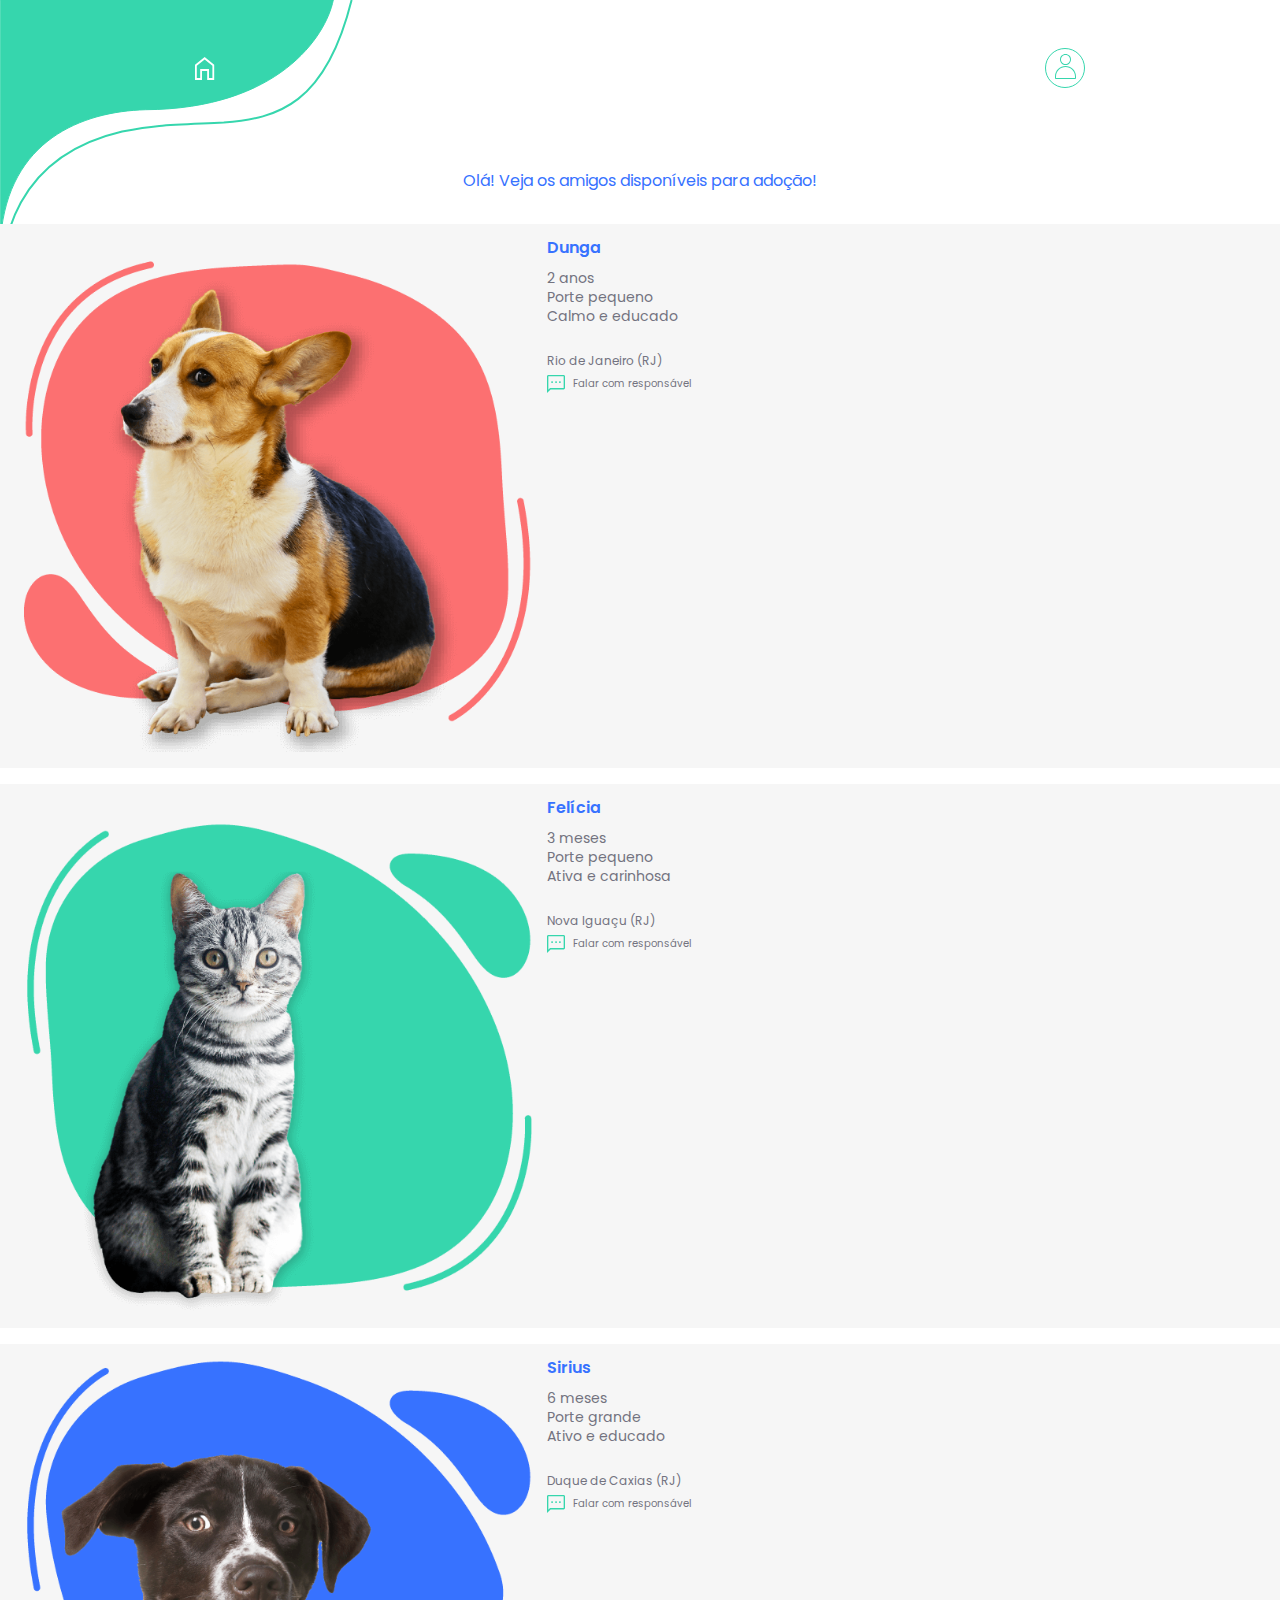
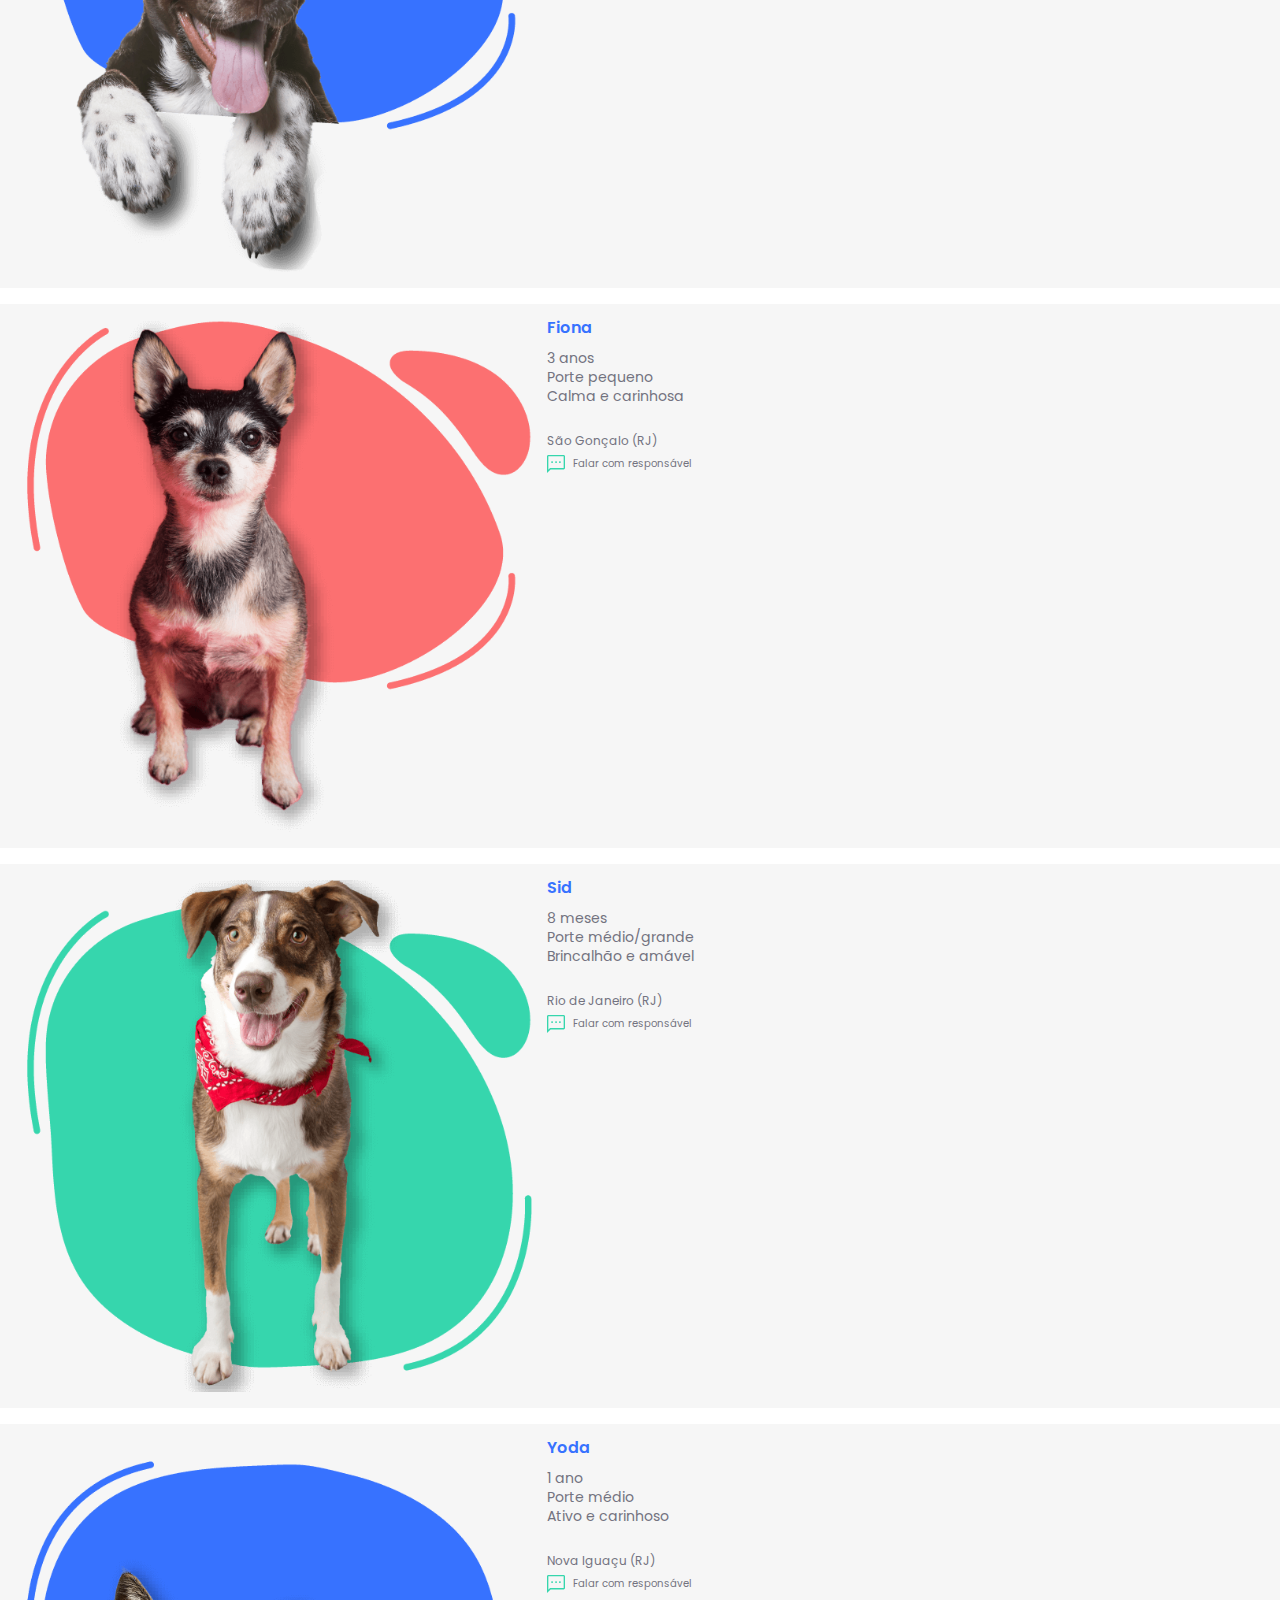
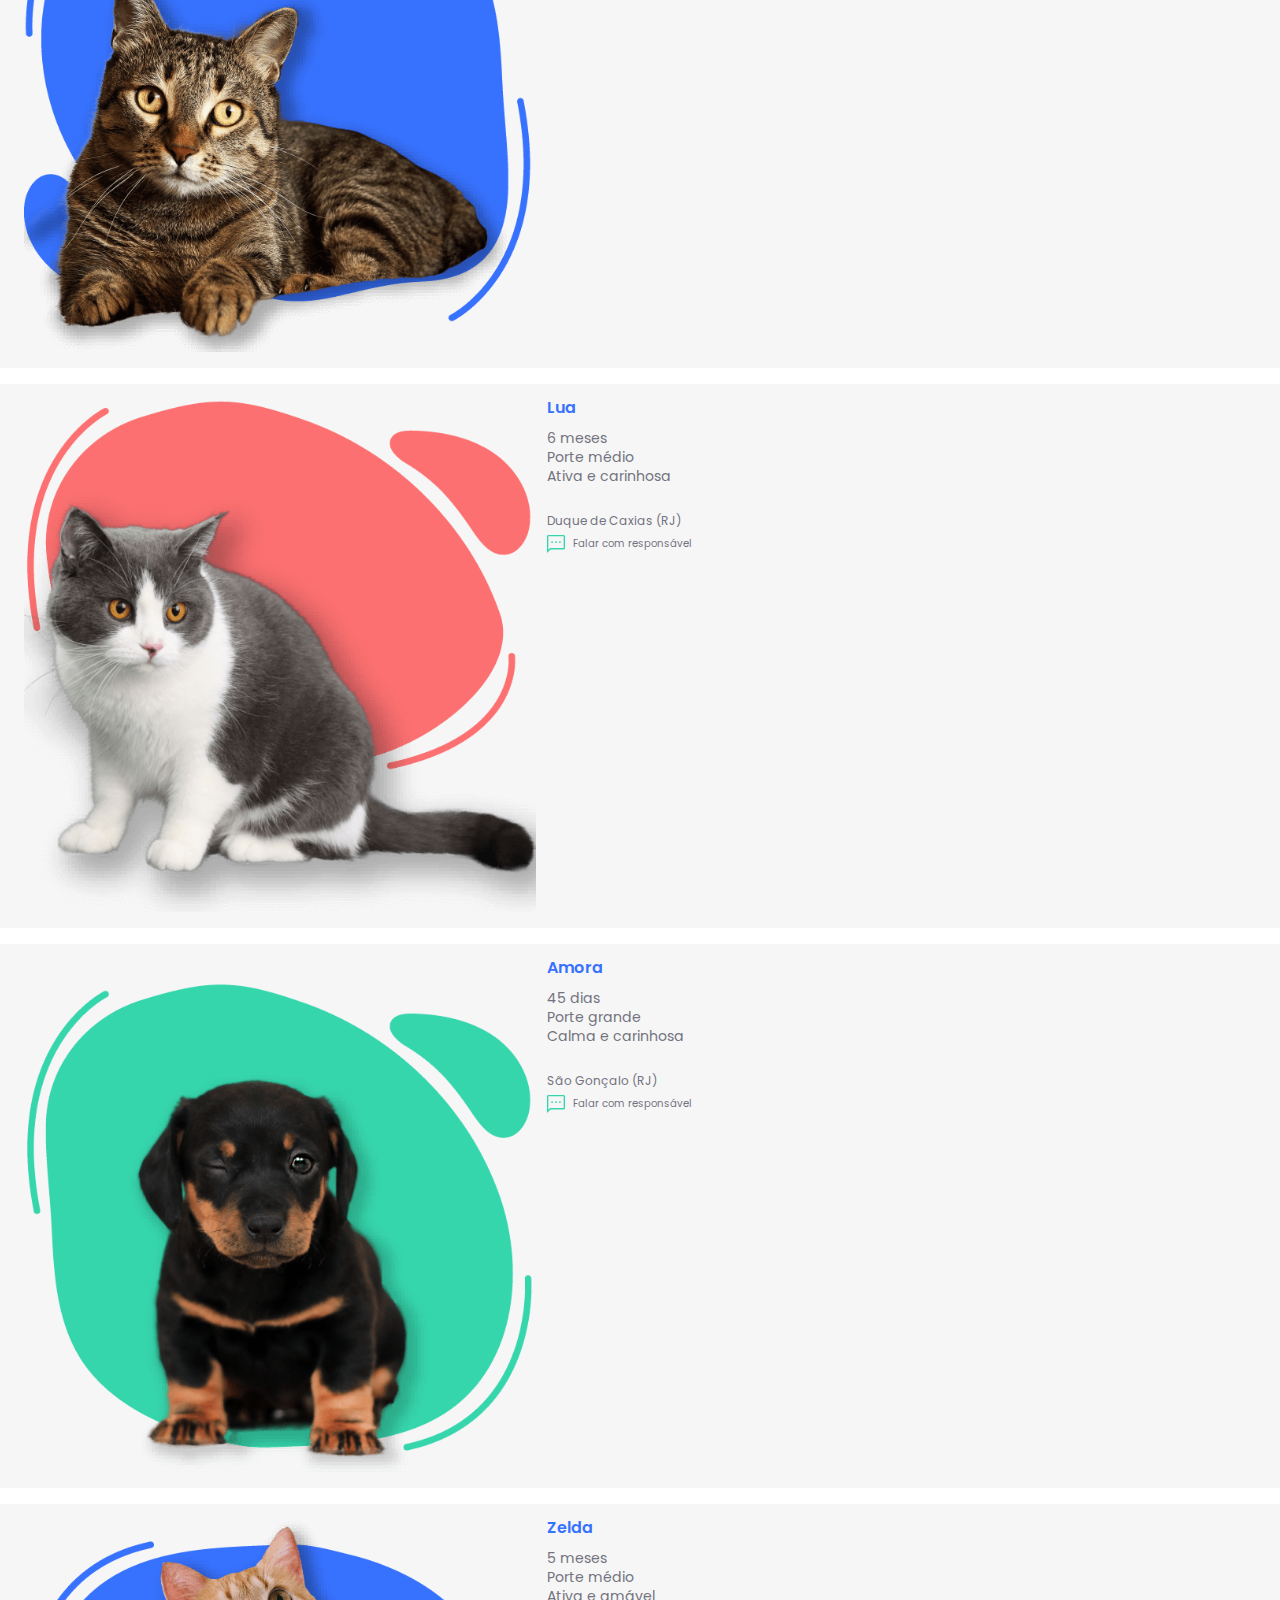
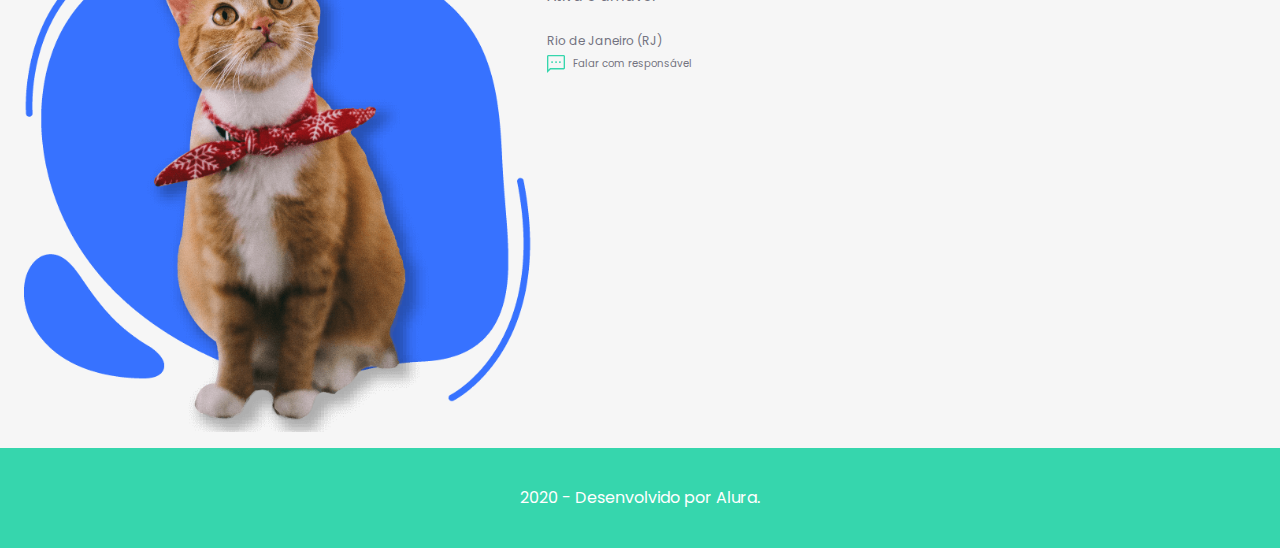
==== assets/pages/animais.html @ 6bc057b4 "implementação do icone de perfil" ====
<!DOCTYPE html>
<html lang="pt-br">
<head>
    <meta charset="UTF-8">
    <meta http-equiv="X-UA-Compatible" content="IE=edge">
    <meta name="viewport" content="width=device-width, initial-scale=1.0">
    <title>Adopet | Animais para adoção</title>
        <link rel="icon" href="../img/icon.png">
        <link rel="preconnect" href="https://fonts.googleapis.com">
        <link rel="preconnect" href="https://fonts.gstatic.com" crossorigin>
        <link rel="stylesheet" href="https://fonts.googleapis.com/css2?family=Poppins:wght@400;500;600&display=swap">
        <link rel="stylesheet" href="../css/base/base.css">
        <link rel="stylesheet" href="../css/base/formas.css">
        <link rel="stylesheet" href="../css/cabecalho.css">
        <link rel="stylesheet" href="../css/rodape.css">
        <link rel="stylesheet" href="../css/main.css">
        <link rel="stylesheet" href="../css/titulo.css">
        <link rel="stylesheet" href="../css/botao.css">
        <link rel="stylesheet" href="../css/logo.css">
        <link rel="stylesheet" href="../css/texto.css">
        <link rel="stylesheet" href="../css/dados.css">
</head>
<body>
    <img src="../img/Forma 1.svg" class="forma1">

    <header class="cabecalho">

        <a href="../../index.html"><img src="../img/icons/Casa.svg" alt="pagina inicial"></a>
        <a href="#"><img src="../img/icons/Mensagens.svg" alt="caixa de Mensagens"></a>
        <a href="#" class="usuario"><img src="../img/icons/Usuário.svg" alt="Perfil de Usuario"></a>
    </header>
    <main class="container animais">
        <p class="texto adocao">Olá! Veja os amigos disponíveis para adoção!</p>
        <ul class="lista">
            <li class="animal">
                <img src="../img/animais/Dunga.svg" class="pet">
                <div class="dados">
                    <h2 class="nome">Dunga</h2>
                    <p class="informacoes">2 anos<br>
                        Porte pequeno<br>
                        Calmo e educado<br></p>
                    <h3 class="endereco">Rio de Janeiro (RJ)</h3>
                    <a href="#" class="responsavel"><img src="../img/icons/mensagem.svg">Falar com responsável</a>
                </div>
            </li>
            <li class="animal">
                <img src="../img/animais/Felícia.svg" class="pet">
                <div class="dados">
                    <h2 class="nome">Felícia</h2>
                    <p class="informacoes">3 meses<br>
                        Porte pequeno<br>
                        Ativa e carinhosa<br></p>
                    <h3 class="endereco">Nova Iguaçu (RJ)</h3>
                    <a href="#" class="responsavel"><img src="../img/icons/mensagem.svg">Falar com responsável</a>
                </div>
            </li>
            <li class="animal">
                <img src="../img/animais/sirius.svg" class="pet">
                <div class="dados">
                    <h2 class="nome">Sirius</h2>
                    <p class="informacoes">6 meses<br>
                        Porte grande<br>
                        Ativo e educado<br></p>
                    <h3 class="endereco">Duque de Caxias (RJ)</h3>
                    <a href="#" class="responsavel"><img src="../img/icons/mensagem.svg">Falar com responsável</a>
                </div>
            </li>
            <li class="animal">
                <img src="../img/animais/Fiona.svg" class="pet">
                <div class="dados">
                    <h2 class="nome">Fiona</h2>
                    <p class="informacoes">3 anos<br>
                        Porte pequeno<br>
                        Calma e carinhosa<br></p>
                    <h3 class="endereco">São Gonçalo (RJ)</h3>
                    <a href="#" class="responsavel"><img src="../img/icons/mensagem.svg">Falar com responsável</a>
                </div>
            </li>
            <li class="animal">
                <img src="../img/animais/Sid.svg" class="pet">
                    <div class="dados">
                    <h2 class="nome">Sid</h2>
                    <p class="informacoes">8 meses<br>
                        Porte médio/grande<br>
                        Brincalhão e amável<br></p>
                    <h3 class="endereco">Rio de Janeiro (RJ)</h3>
                    <a href="#" class="responsavel"><img src="../img/icons/mensagem.svg">Falar com responsável</a>
                </div>
            </li>
            <li class="animal">
                <img src="../img/animais/Yoda.svg" class="pet">
                    <div class="dados">
                    <h2 class="nome">Yoda</h2>
                    <p class="informacoes">1 ano<br>
                        Porte médio<br>
                        Ativo e carinhoso<br></p>
                    <h3 class="endereco">Nova Iguaçu (RJ)</h3>
                    <a href="#" class="responsavel"><img src="../img/icons/mensagem.svg">Falar com responsável</a>
                </div>
            </li>
            <li class="animal">
                <img src="../img/animais/Lua.svg" class="pet">
                    <div class="dados">
                    <h2 class="nome">Lua</h2>
                    <p class="informacoes">6 meses<br>
                        Porte médio<br>
                        Ativa e carinhosa<br></p>
                    <h3 class="endereco">Duque de Caxias (RJ)</h3>
                    <a href="#" class="responsavel"><img src="../img/icons/mensagem.svg">Falar com responsável</a>
                </div>
            </li>
            <li class="animal">
                <img src="../img/animais/Amora.svg" class="pet">
                <div class="dados">
                    <h2 class="nome">Amora</h2>
                    <p class="informacoes">45 dias<br>
                        Porte grande<br>
                        Calma e carinhosa<br></p>
                    <h3 class="endereco">São Gonçalo (RJ)</h3>
                    <a href="#" class="responsavel"><img src="../img/icons/mensagem.svg">Falar com responsável</a>
                </div>
            </li>
            <li class="animal">
                <img src="../img/animais/Zelda.svg" class="pet">
                <div class="dados">
                    <h2 class="nome">Zelda</h2>
                    <p class="informacoes">5 meses<br>
                        Porte médio<br>
                        Ativa e amável<br></p>
                    <h3 class="endereco">Rio de Janeiro (RJ)</h3>
                    <a href="#" class="responsavel"><img src="../img/icons/mensagem.svg">Falar com responsável</a>
                </div>
            </li>
            

        </ul>

    </main>
    <footer class="rodape">

        <p>2020 - Desenvolvido por Alura.</p>

    </footer>
</body>
</html>
---- assets/css/base/base.css ----
@import url(./_reset.css);
@import url(./_variaveis.css);
@import url(./_input.css);
@import url(./_label.css);
@import url(./_animais.css);
@import url(./_lista.css);

body{
    height: 100%;
    background-color: var(--branco);
    font-family: var(--fonte-familia);
}
---- assets/css/base/formas.css ----
.forma1{
    position: absolute;
    left: 0;
    top: 0;
    z-index: -1;
}

.forma2{
    position: absolute;
    right: 0;
    top: 30%;
    z-index: -1;
}

.patas{
    position: absolute;
    top: 0;
    right: 0;
}

.invertido{
    transform: scaleX(-1);
    left: 0;
    top: 80%;
    right: none;
}

.ilustracao{
    display: block;
    margin-left: auto;
    margin-right: auto;
    margin-bottom: -20px;
    z-index: -1;
}

.pet{
    margin-left: 1.5rem;
    margin-right: 0.7rem;
    width: 40%;
}
---- assets/css/cabecalho.css ----
.cabecalho{
    align-items: center;
    display: flex;
    justify-content: space-around;
    padding-top: 3rem;
    width: 100%;
}

.usuario{
    padding-left: 1.7rem;
}
---- assets/css/rodape.css ----
.rodape{
    align-items: center;
    background-color: var(--verde);
    bottom: 0;
    color: var(--branco);
    display: flex;
    flex-shrink: 0;
    font-weight: var(--fonte-peso-comum);
    font-size: 16px;
    height: 100px;
    justify-content: center;
    position: relative;
    width: 100%;
}
---- assets/css/main.css ----
.container{
    align-items: center;
    display: flex;
    flex-direction: column;   
    flex: 1 0 auto;
    min-height: calc(100vh + 100px);
}

.cadastro{
    margin-bottom: 7rem;
}

.login{
    margin-bottom: 11rem;
}

.animais{
    margin-top: 4rem;
}
---- assets/css/titulo.css ----
.titulo{
    color: var(--branco);
    font-weight: 500;
    font-size: 1.63rem;
    margin: 1rem;

}
---- assets/css/botao.css ----
.botao{
    align-items: center;
    background-color: var(--coral);
    border: none;
    border-radius: 6px;
    box-shadow: 2px 2px 4px #00000040;
    color: var(--branco);
    font-weight: 600;
    margin: 0.5rem;
    padding: 0.75rem;
    text-align: center;
    width: 40%;
   
}

.botao:hover{
    background-color: #FF9D9E;
}

.inicial{
    width: 60%;
}

.botoes{
    text-align: center;
}

.link{
    display: flex;
    justify-content: center;
    width: 100%;
}
---- assets/css/logo.css ----
.logo{
    margin: 3rem 1rem 1rem 1rem;
    width: 70%;
    padding-top: 10%;
}

.secundaria{
    width: 50%;
}
---- assets/css/texto.css ----
.texto{
    color: var(--azul);
    font-weight: var(--fonte-peso-comum);
    margin: 1rem;
    text-align: center;
    width: 90%;
}

.inicial{
    color: var(--branco);
    width: 70%;
}

.forgot{
    color: var(--coral);
    text-decoration: underline;
    font-size: 0.8rem;
    font-weight: 400;
    padding: 0.5rem;
    margin-bottom: 1rem;
}

.adocao{
    width: 70%;
    line-height: 1.3rem;
}

.nome{
    color: var(--azul);
    font-weight: 600;
}

.informacoes{
    color: var(--cinza);
    font-size: 0.88rem;
    line-height: 1.2rem;
    margin-bottom: 1.8rem;
    margin-top: 0.8rem;
}

.endereco{
    color: var(--cinza);
    font-size: 0.75rem;
    margin-bottom: 0.5rem;
}

.responsavel{
    align-items: center;
    color: var(--cinza);
    display: flex;
    font-size: 0.63rem;
}

.responsavel img{
    margin-right: 0.5rem;
}

.responsavel:active, .responsavel:hover{
    color: var(--verde);
}
---- assets/css/dados.css ----
.dados{
    display: flex;
    flex-direction: column;
}
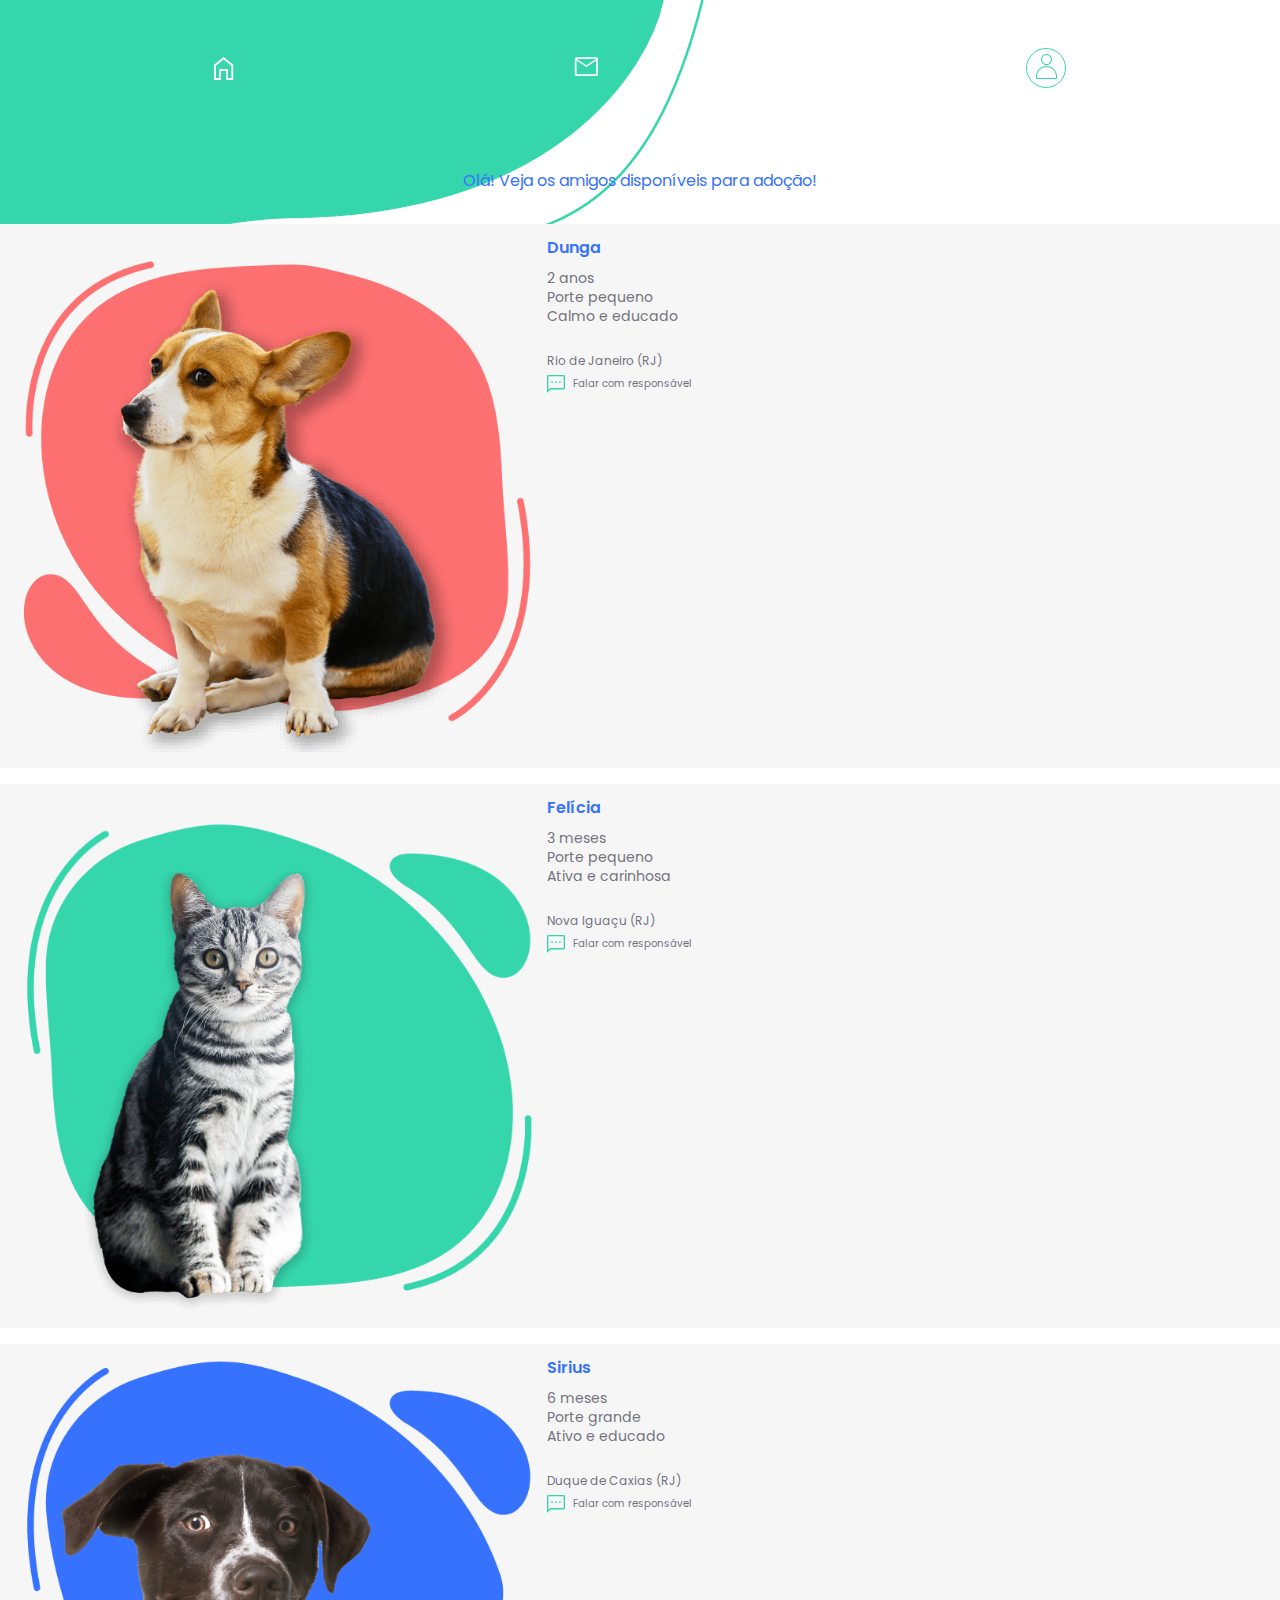
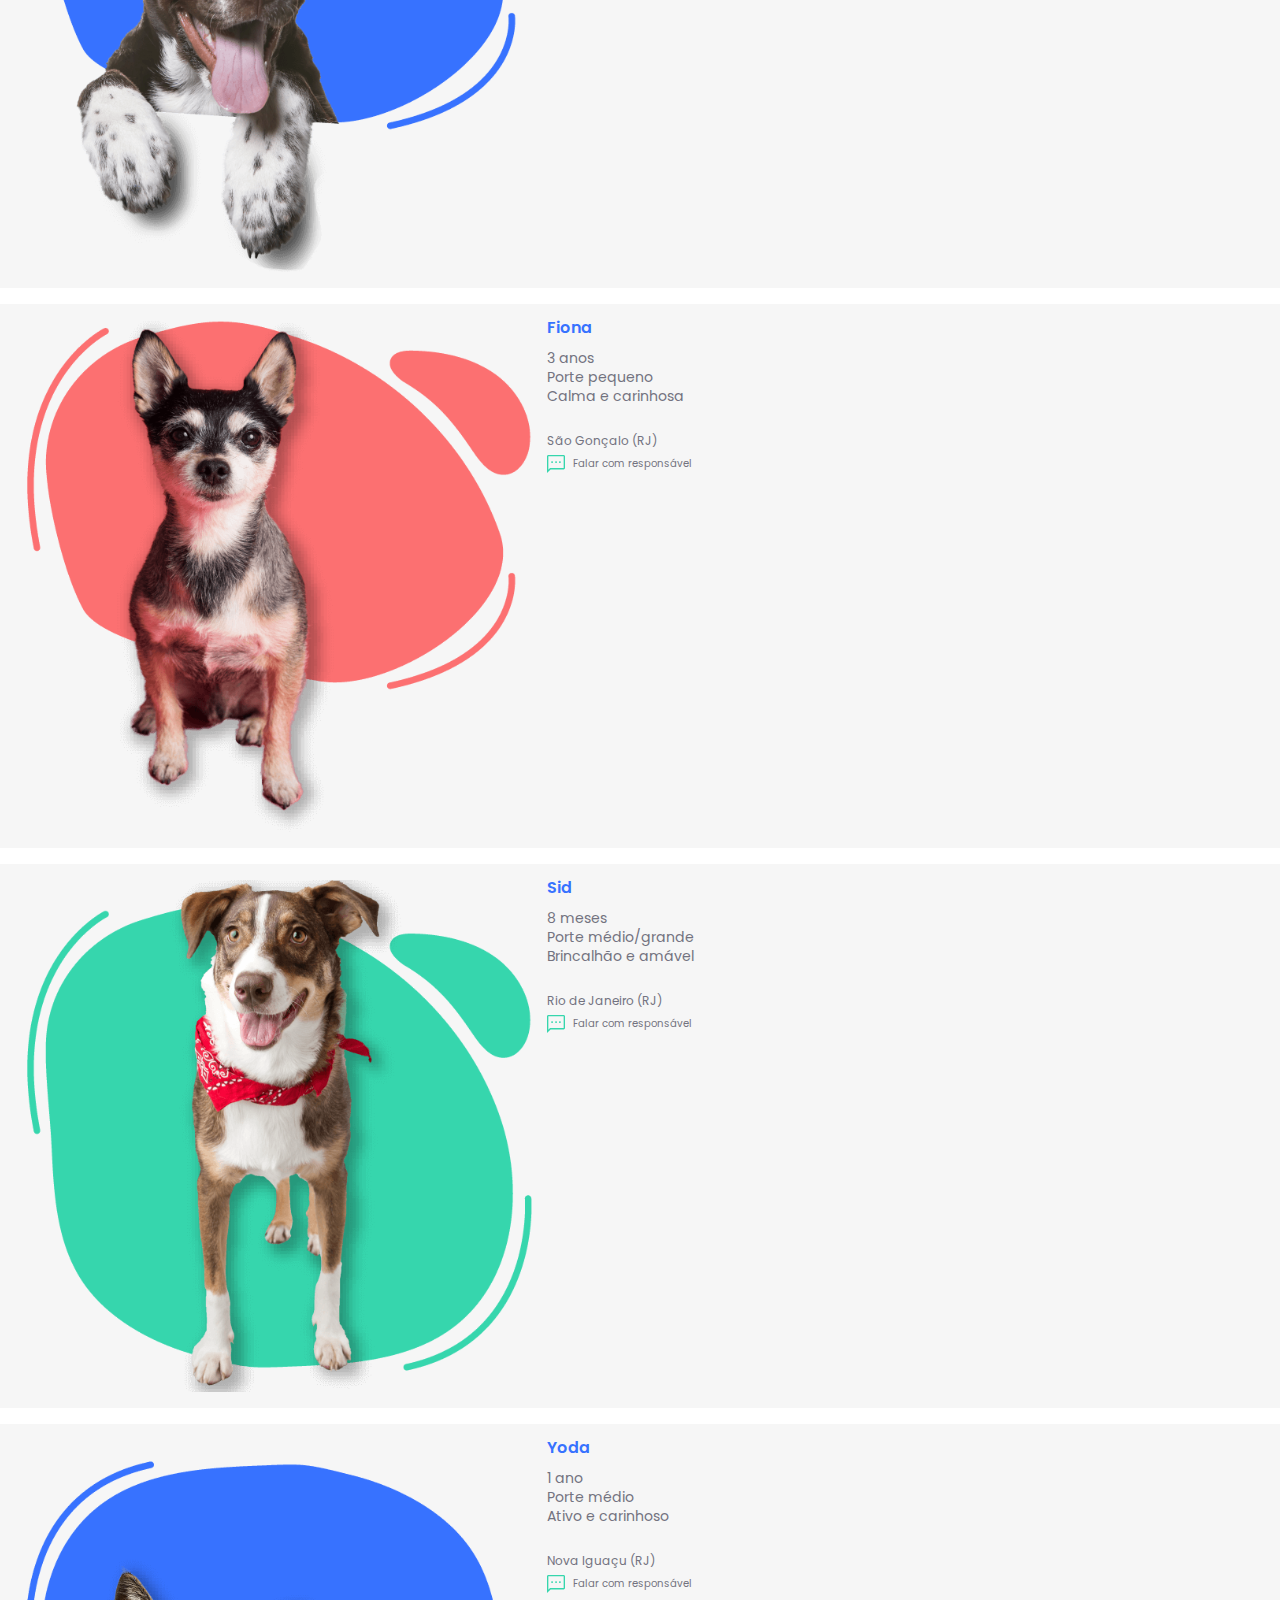
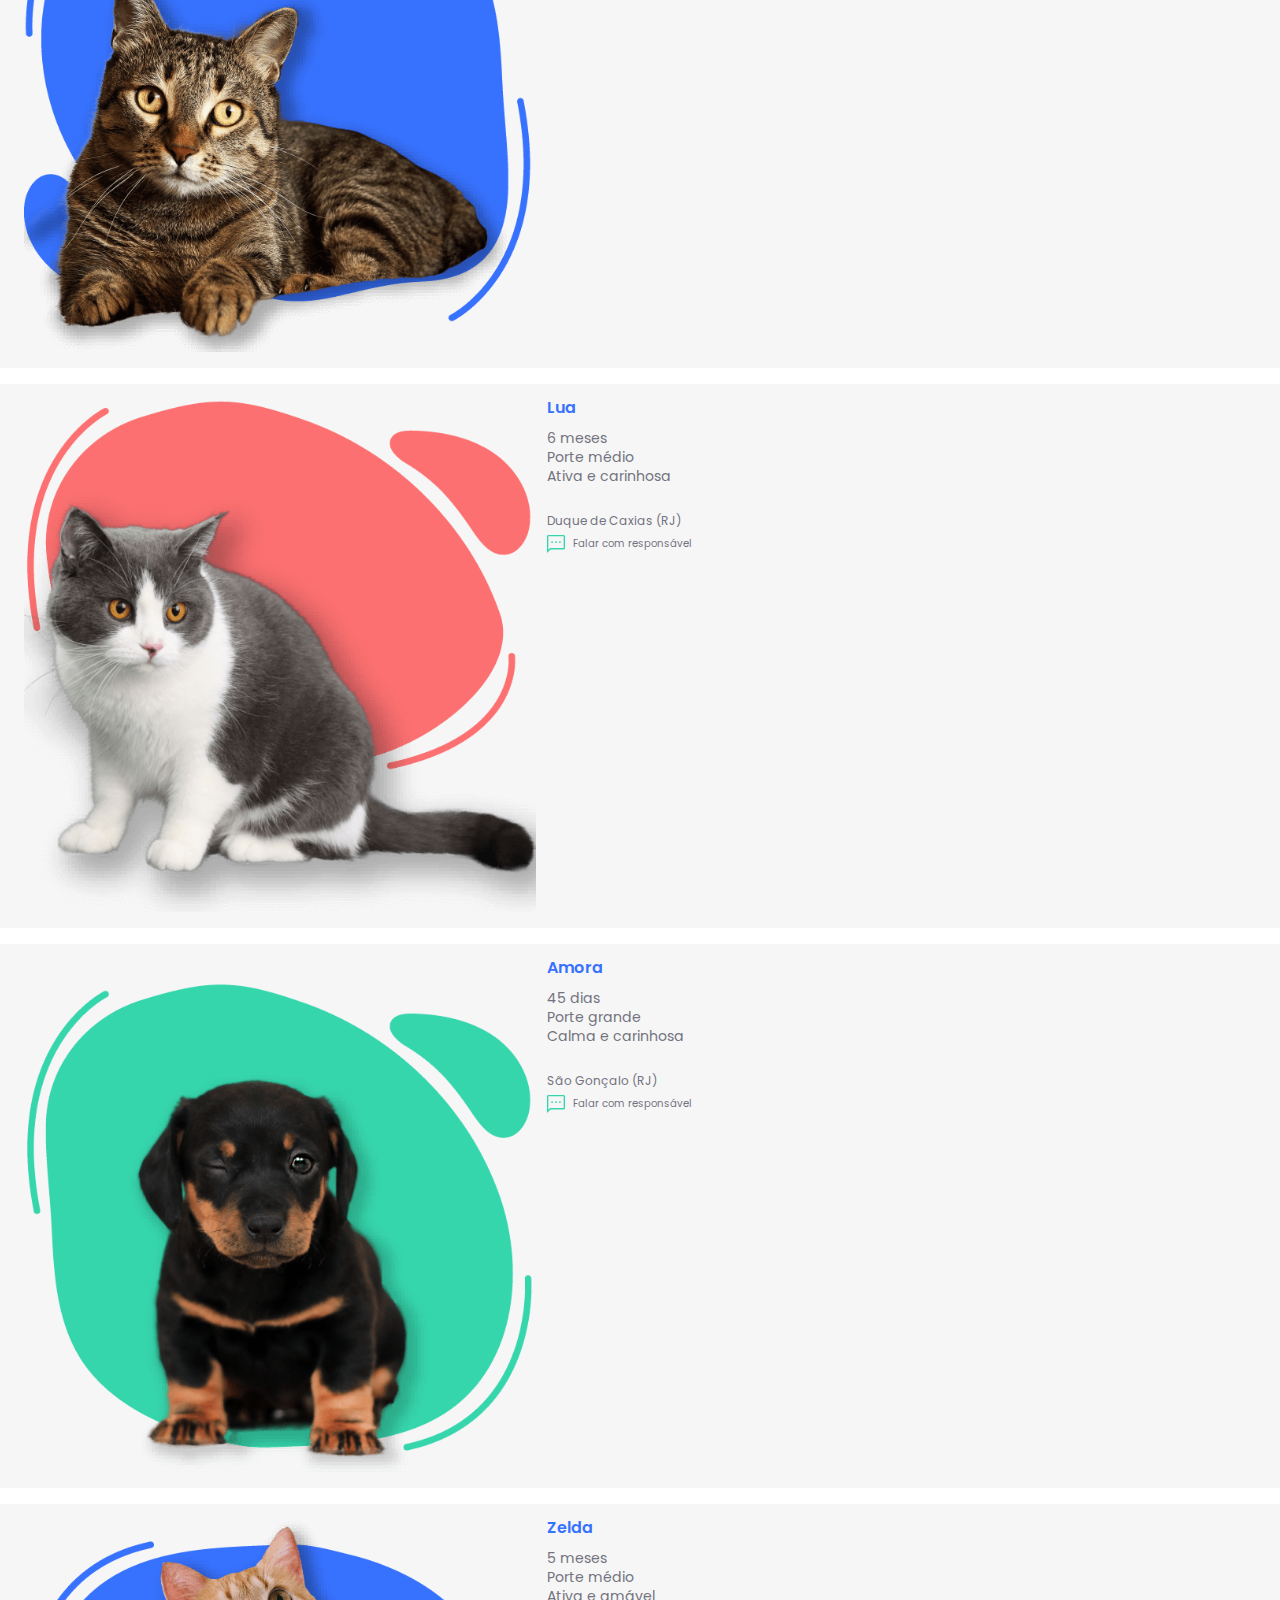
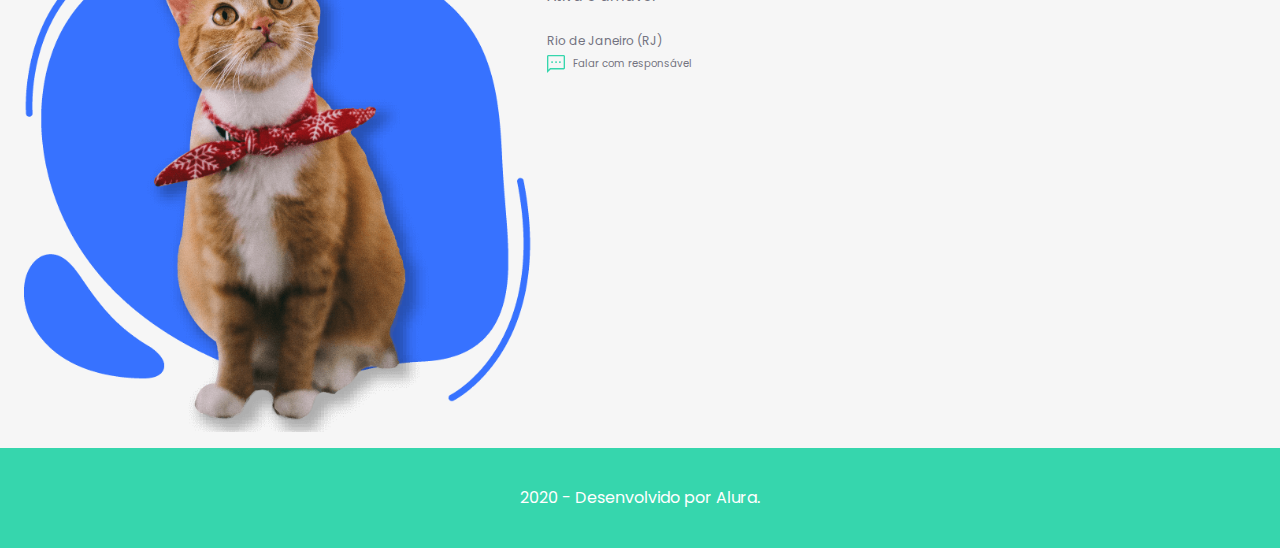
==== commit c0607930: "header atualizado" ====
--- a/assets/pages/animais.html
+++ b/assets/pages/animais.html
@@ -24,10 +24,11 @@
     <img src="../img/Forma 1.svg" class="forma1">
 
     <header class="cabecalho">
-
-        <a href="../../index.html"><img src="../img/icons/Casa.svg" alt="pagina inicial"></a>
-        <a href="#"><img src="../img/icons/Mensagens.svg" alt="caixa de Mensagens"></a>
-        <a href="#" class="usuario"><img src="../img/icons/Usuário.svg" alt="Perfil de Usuario"></a>
+        <div class="cabecalho--links cabecalho--login">        
+            <a href="../../index.html"><img src="../img/icons/Casa.svg" alt="pagina inicial"></a>
+            <a href="./mensagem.html"><img src="../img/icons/Mensagens.svg" alt="caixa de Mensagens"></a>
+        </div>
+        <a href="./perfil.html" class="usuario"><img src="../img/icons/Usuário.svg" alt="Perfil de Usuario"></a>
     </header>
     <main class="container animais">
         <p class="texto adocao">Olá! Veja os amigos disponíveis para adoção!</p>
@@ -40,7 +41,7 @@
                         Porte pequeno<br>
                         Calmo e educado<br></p>
                     <h3 class="endereco">Rio de Janeiro (RJ)</h3>
-                    <a href="#" class="responsavel"><img src="../img/icons/mensagem.svg">Falar com responsável</a>
+                    <a href="./mensagem.html" class="responsavel"><img src="../img/icons/mensagem.svg">Falar com responsável</a>
                 </div>
             </li>
             <li class="animal">
@@ -51,7 +52,7 @@
                         Porte pequeno<br>
                         Ativa e carinhosa<br></p>
                     <h3 class="endereco">Nova Iguaçu (RJ)</h3>
-                    <a href="#" class="responsavel"><img src="../img/icons/mensagem.svg">Falar com responsável</a>
+                    <a href="./mensagem.html" class="responsavel"><img src="../img/icons/mensagem.svg">Falar com responsável</a>
                 </div>
             </li>
             <li class="animal">
@@ -62,7 +63,7 @@
                         Porte grande<br>
                         Ativo e educado<br></p>
                     <h3 class="endereco">Duque de Caxias (RJ)</h3>
-                    <a href="#" class="responsavel"><img src="../img/icons/mensagem.svg">Falar com responsável</a>
+                    <a href="./mensagem.html" class="responsavel"><img src="../img/icons/mensagem.svg">Falar com responsável</a>
                 </div>
             </li>
             <li class="animal">
@@ -73,7 +74,7 @@
                         Porte pequeno<br>
                         Calma e carinhosa<br></p>
                     <h3 class="endereco">São Gonçalo (RJ)</h3>
-                    <a href="#" class="responsavel"><img src="../img/icons/mensagem.svg">Falar com responsável</a>
+                    <a href="./mensagem.html" class="responsavel"><img src="../img/icons/mensagem.svg">Falar com responsável</a>
                 </div>
             </li>
             <li class="animal">
@@ -84,7 +85,7 @@
                         Porte médio/grande<br>
                         Brincalhão e amável<br></p>
                     <h3 class="endereco">Rio de Janeiro (RJ)</h3>
-                    <a href="#" class="responsavel"><img src="../img/icons/mensagem.svg">Falar com responsável</a>
+                    <a href="./mensagem.html" class="responsavel"><img src="../img/icons/mensagem.svg">Falar com responsável</a>
                 </div>
             </li>
             <li class="animal">
@@ -95,7 +96,7 @@
                         Porte médio<br>
                         Ativo e carinhoso<br></p>
                     <h3 class="endereco">Nova Iguaçu (RJ)</h3>
-                    <a href="#" class="responsavel"><img src="../img/icons/mensagem.svg">Falar com responsável</a>
+                    <a href="./mensagem.html" class="responsavel"><img src="../img/icons/mensagem.svg">Falar com responsável</a>
                 </div>
             </li>
             <li class="animal">
@@ -106,7 +107,7 @@
                         Porte médio<br>
                         Ativa e carinhosa<br></p>
                     <h3 class="endereco">Duque de Caxias (RJ)</h3>
-                    <a href="#" class="responsavel"><img src="../img/icons/mensagem.svg">Falar com responsável</a>
+                    <a href="./mensagem.html" class="responsavel"><img src="../img/icons/mensagem.svg">Falar com responsável</a>
                 </div>
             </li>
             <li class="animal">
@@ -117,7 +118,7 @@
                         Porte grande<br>
                         Calma e carinhosa<br></p>
                     <h3 class="endereco">São Gonçalo (RJ)</h3>
-                    <a href="#" class="responsavel"><img src="../img/icons/mensagem.svg">Falar com responsável</a>
+                    <a href="./mensagem.html" class="responsavel"><img src="../img/icons/mensagem.svg">Falar com responsável</a>
                 </div>
             </li>
             <li class="animal">
@@ -128,7 +129,7 @@
                         Porte médio<br>
                         Ativa e amável<br></p>
                     <h3 class="endereco">Rio de Janeiro (RJ)</h3>
-                    <a href="#" class="responsavel"><img src="../img/icons/mensagem.svg">Falar com responsável</a>
+                    <a href="./mensagem.html" class="responsavel"><img src="../img/icons/mensagem.svg">Falar com responsável</a>
                 </div>
             </li>
             
--- a/assets/css/base/base.css
+++ b/assets/css/base/base.css
@@ -4,9 +4,13 @@
 @import url(./_label.css);
 @import url(./_animais.css);
 @import url(./_lista.css);
+@import url(./_form.css);
 
 body{
     height: 100%;
     background-color: var(--branco);
     font-family: var(--fonte-familia);
+    display: flex;
+    flex-direction: column;
+    align-items: center;
 }
--- a/assets/css/base/formas.css
+++ b/assets/css/base/formas.css
@@ -3,12 +3,14 @@
     left: 0;
     top: 0;
     z-index: -1;
+    width: 100%;
 }
 
 .forma2{
     position: absolute;
-    right: 0;
-    top: 30%;
+    right: -5%;
+    top: 35%;
+    height: 415px;
     z-index: -1;
 }
 
@@ -37,4 +39,21 @@
     margin-left: 1.5rem;
     margin-right: 0.7rem;
     width: 40%;
+}
+
+.foto-perfil{
+    display: block;
+    margin: auto;
+}
+
+/* Responsivo */
+@media (min-width: 768px) {
+    .forma1{
+        width:55%
+    }
+    .forma2{
+        height: 664px;
+        top: 15%;
+        right: 0;
+    }
 }--- a/assets/css/cabecalho.css
+++ b/assets/css/cabecalho.css
@@ -6,6 +6,18 @@
     width: 100%;
 }
 
-.usuario{
-    padding-left: 1.7rem;
+.cabecalho--links{
+    align-items: flex-start;
+    display: flex;
+    justify-content: space-around;
+    position: absolute;
+    left: 5%;
+    width: 50%;
+}
+
+.cabecalho--login{
+    justify-content: space-between;
+    left: 0;
+    position: relative;
+    width: 30%;
 }--- a/assets/css/main.css
+++ b/assets/css/main.css
@@ -4,6 +4,10 @@
     flex-direction: column;   
     flex: 1 0 auto;
     min-height: calc(100vh + 100px);
+}
+
+.container--home{
+    min-height: 60vh;
 }
 
 .cadastro{
@@ -16,4 +20,16 @@
 
 .animais{
     margin-top: 4rem;
+}
+
+.mensagens{
+    margin-top: 6rem;
+}
+
+@media (min-width: 768px) {
+    .container--home{
+        width: 50%;
+        justify-content: center;
+    }
+    
 }--- a/assets/css/botao.css
+++ b/assets/css/botao.css
@@ -6,6 +6,7 @@
     box-shadow: 2px 2px 4px #00000040;
     color: var(--branco);
     font-weight: 600;
+    font-size: 1rem;
     margin: 0.5rem;
     padding: 0.75rem;
     text-align: center;
@@ -17,7 +18,7 @@
     background-color: #FF9D9E;
 }
 
-.inicial{
+.botao--inicial{
     width: 60%;
 }
 
@@ -30,3 +31,8 @@
     justify-content: center;
     width: 100%;
 }
+
+.enviar{
+    display: block;
+    margin: auto;
+}
--- a/assets/css/logo.css
+++ b/assets/css/logo.css
@@ -6,4 +6,5 @@
 
 .secundaria{
     width: 50%;
-}+}
+
--- a/assets/css/texto.css
+++ b/assets/css/texto.css
@@ -16,8 +16,8 @@
     text-decoration: underline;
     font-size: 0.8rem;
     font-weight: 400;
-    padding: 0.5rem;
-    margin-bottom: 1rem;
+    display: block;
+    margin: 1rem auto;
 }
 
 .adocao{
@@ -57,4 +57,20 @@
 
 .responsavel:active, .responsavel:hover{
     color: var(--verde);
+}
+
+.texto--mensagem{
+    width: 65%;
+}
+
+.titulo--perfil{
+    font-size: 1.32rem;
+    color: var(--cinza);
+    font-weight: 600;
+    text-align: center;
+}
+
+.texto--perfil{
+    margin-top: 5rem;
+    width: 70%;
 }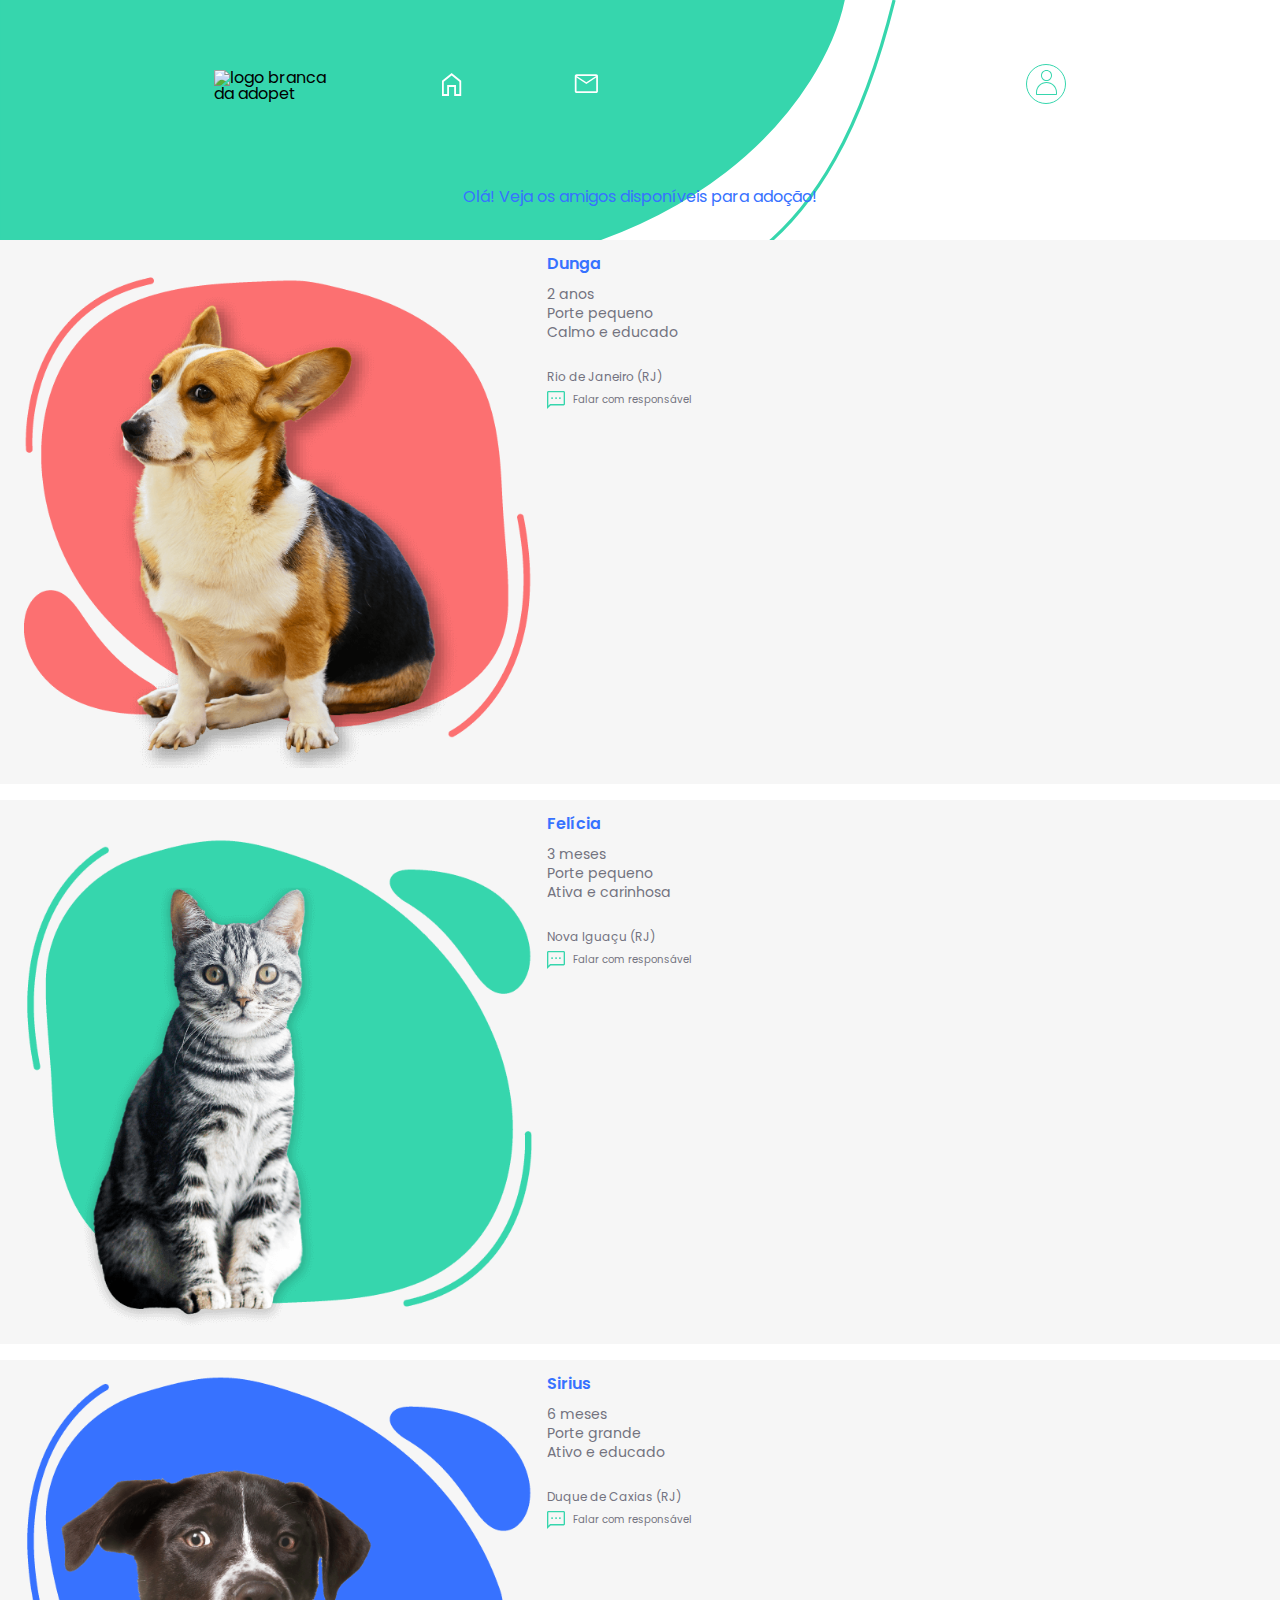
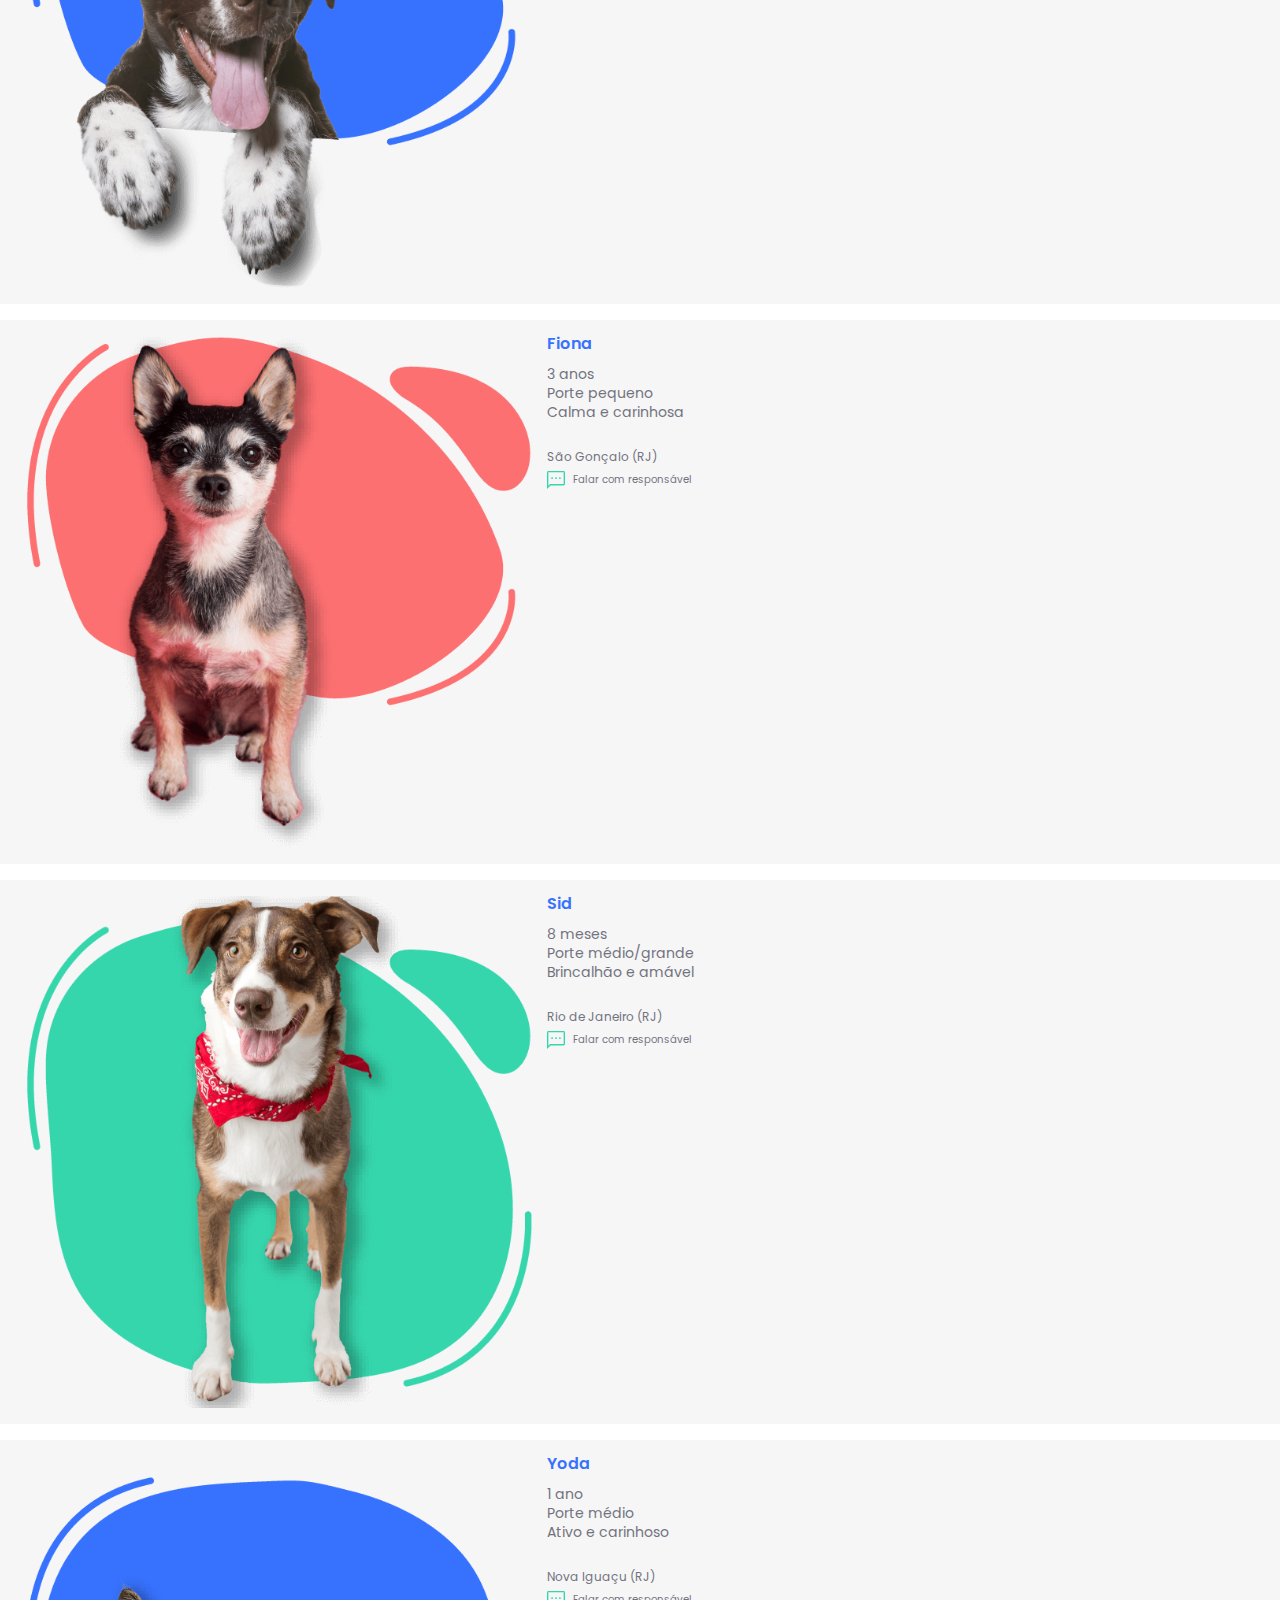
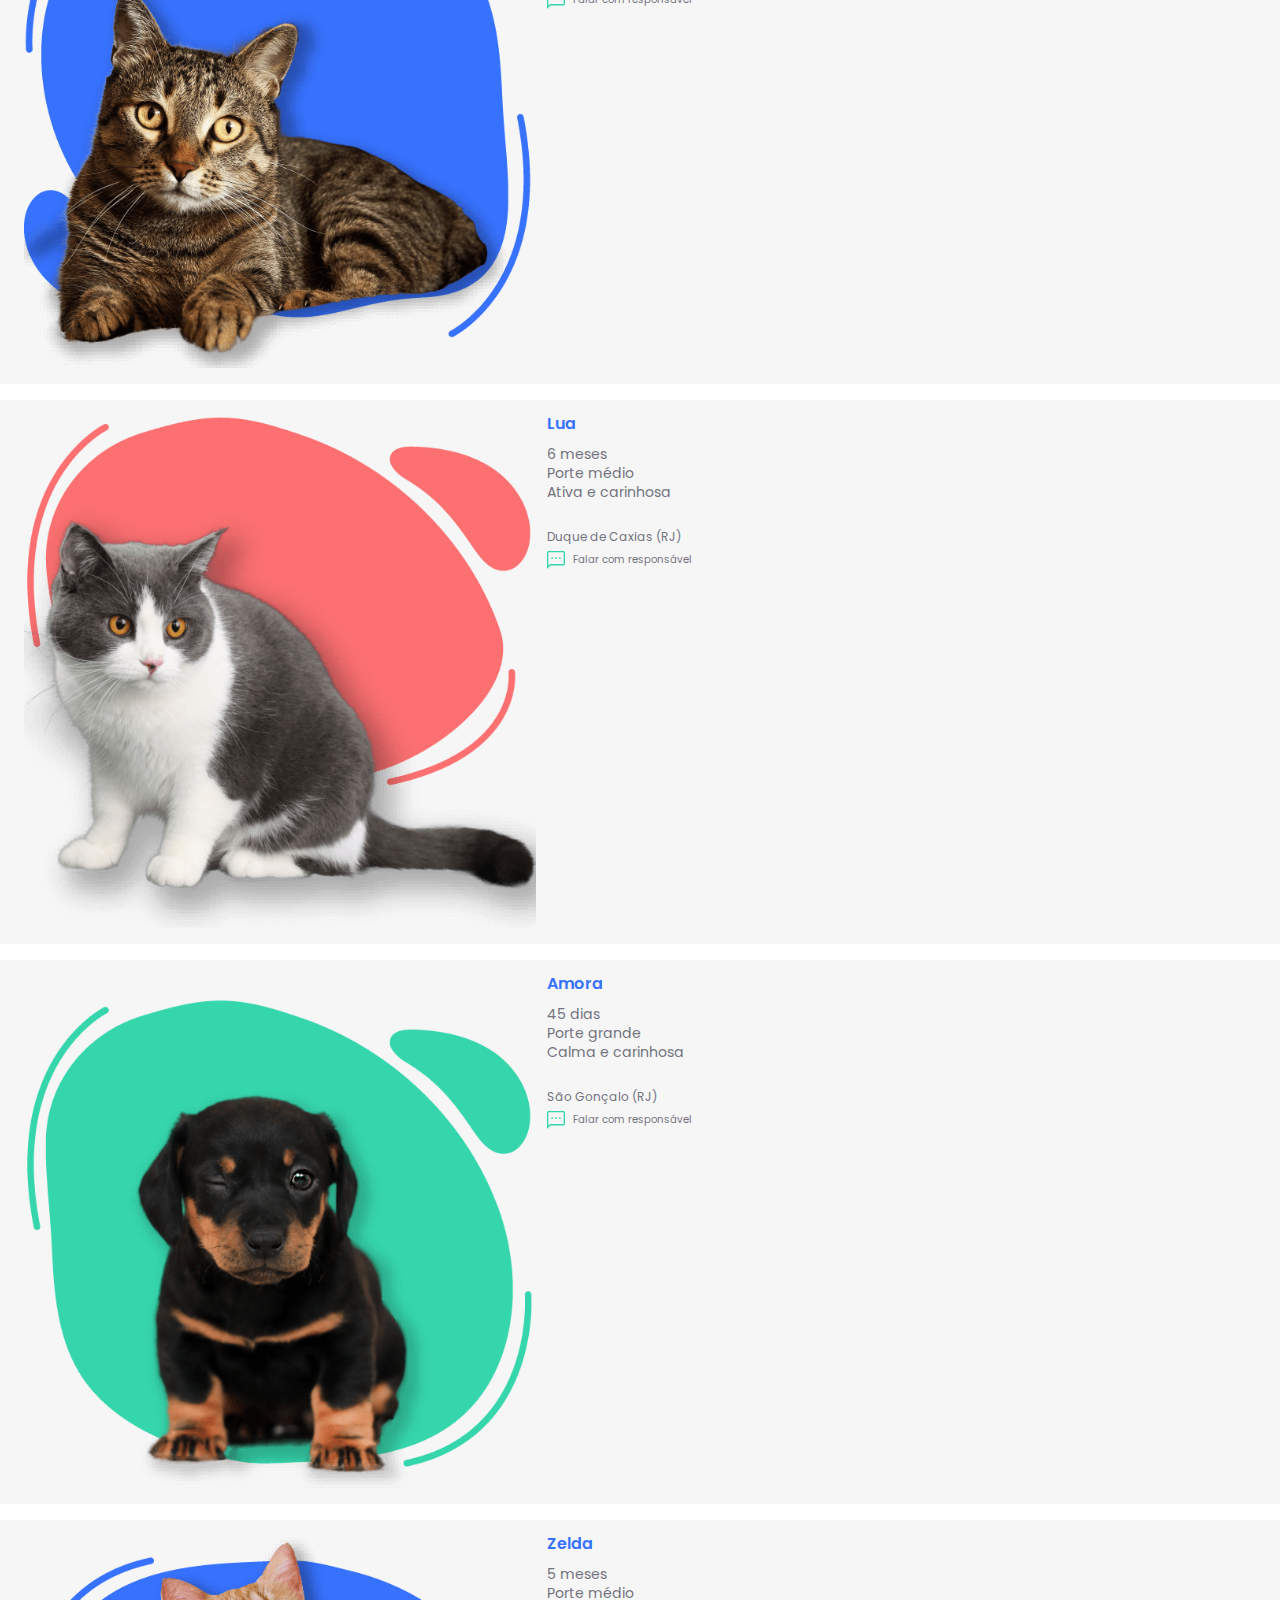
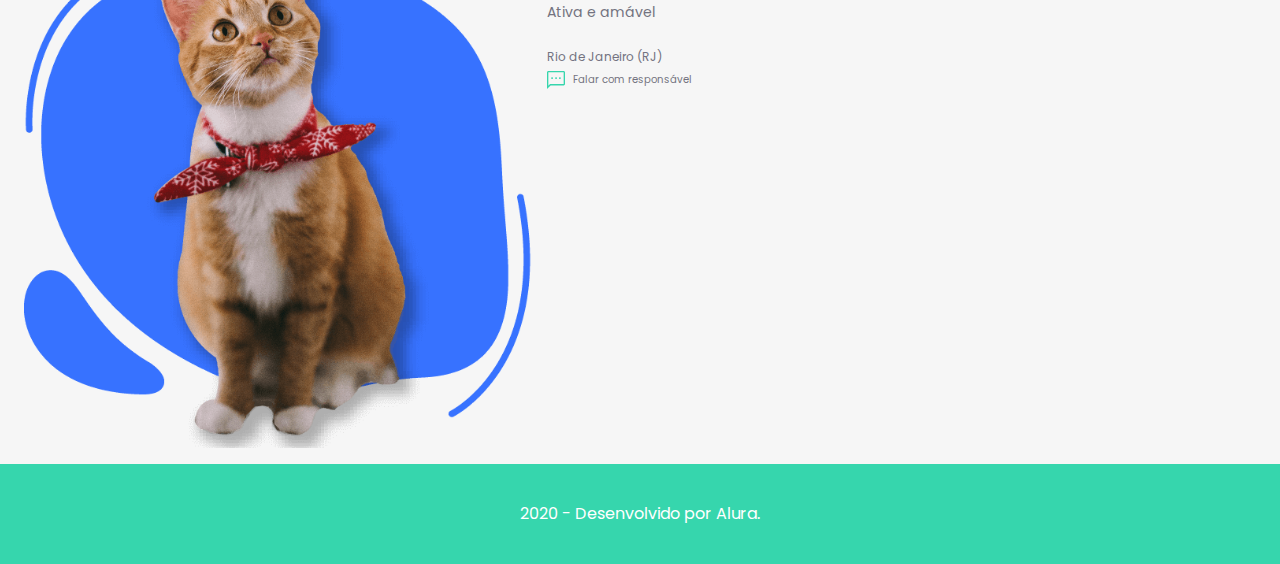
==== commit f4a596d7: "logo no cabecalho" ====
--- a/assets/pages/animais.html
+++ b/assets/pages/animais.html
@@ -24,7 +24,8 @@
     <img src="../img/Forma 1.svg" class="forma1">
 
     <header class="cabecalho">
-        <div class="cabecalho--links cabecalho--login">        
+        <div class="cabecalho--links cabecalho--login">
+            <img src="./assets/img/Logo-branca.svg" alt="logo branca da adopet" class="cabecalho--logo">           
             <a href="../../index.html"><img src="../img/icons/Casa.svg" alt="pagina inicial"></a>
             <a href="./mensagem.html"><img src="../img/icons/Mensagens.svg" alt="caixa de Mensagens"></a>
         </div>
--- a/assets/css/base/formas.css
+++ b/assets/css/base/formas.css
@@ -49,7 +49,7 @@
 /* Responsivo */
 @media (min-width: 768px) {
     .forma1{
-        width:55%
+        width:70%
     }
     .forma2{
         height: 664px;
--- a/assets/css/cabecalho.css
+++ b/assets/css/cabecalho.css
@@ -2,12 +2,12 @@
     align-items: center;
     display: flex;
     justify-content: space-around;
-    padding-top: 3rem;
+    margin-top: 3rem;
     width: 100%;
 }
 
 .cabecalho--links{
-    align-items: flex-start;
+    align-items: center;
     display: flex;
     justify-content: space-around;
     position: absolute;
@@ -15,9 +15,27 @@
     width: 50%;
 }
 
+.cabecalho--logo{
+    display: none;
+}
+
 .cabecalho--login{
     justify-content: space-between;
     left: 0;
     position: relative;
     width: 30%;
+}
+
+@media (min-width: 768px) {
+    .cabecalho{
+        margin-top: 4rem;
+    }
+
+    .cabecalho--links{
+        left: 0;
+    }
+    .cabecalho--logo{
+        display: block;
+    }
+    
 }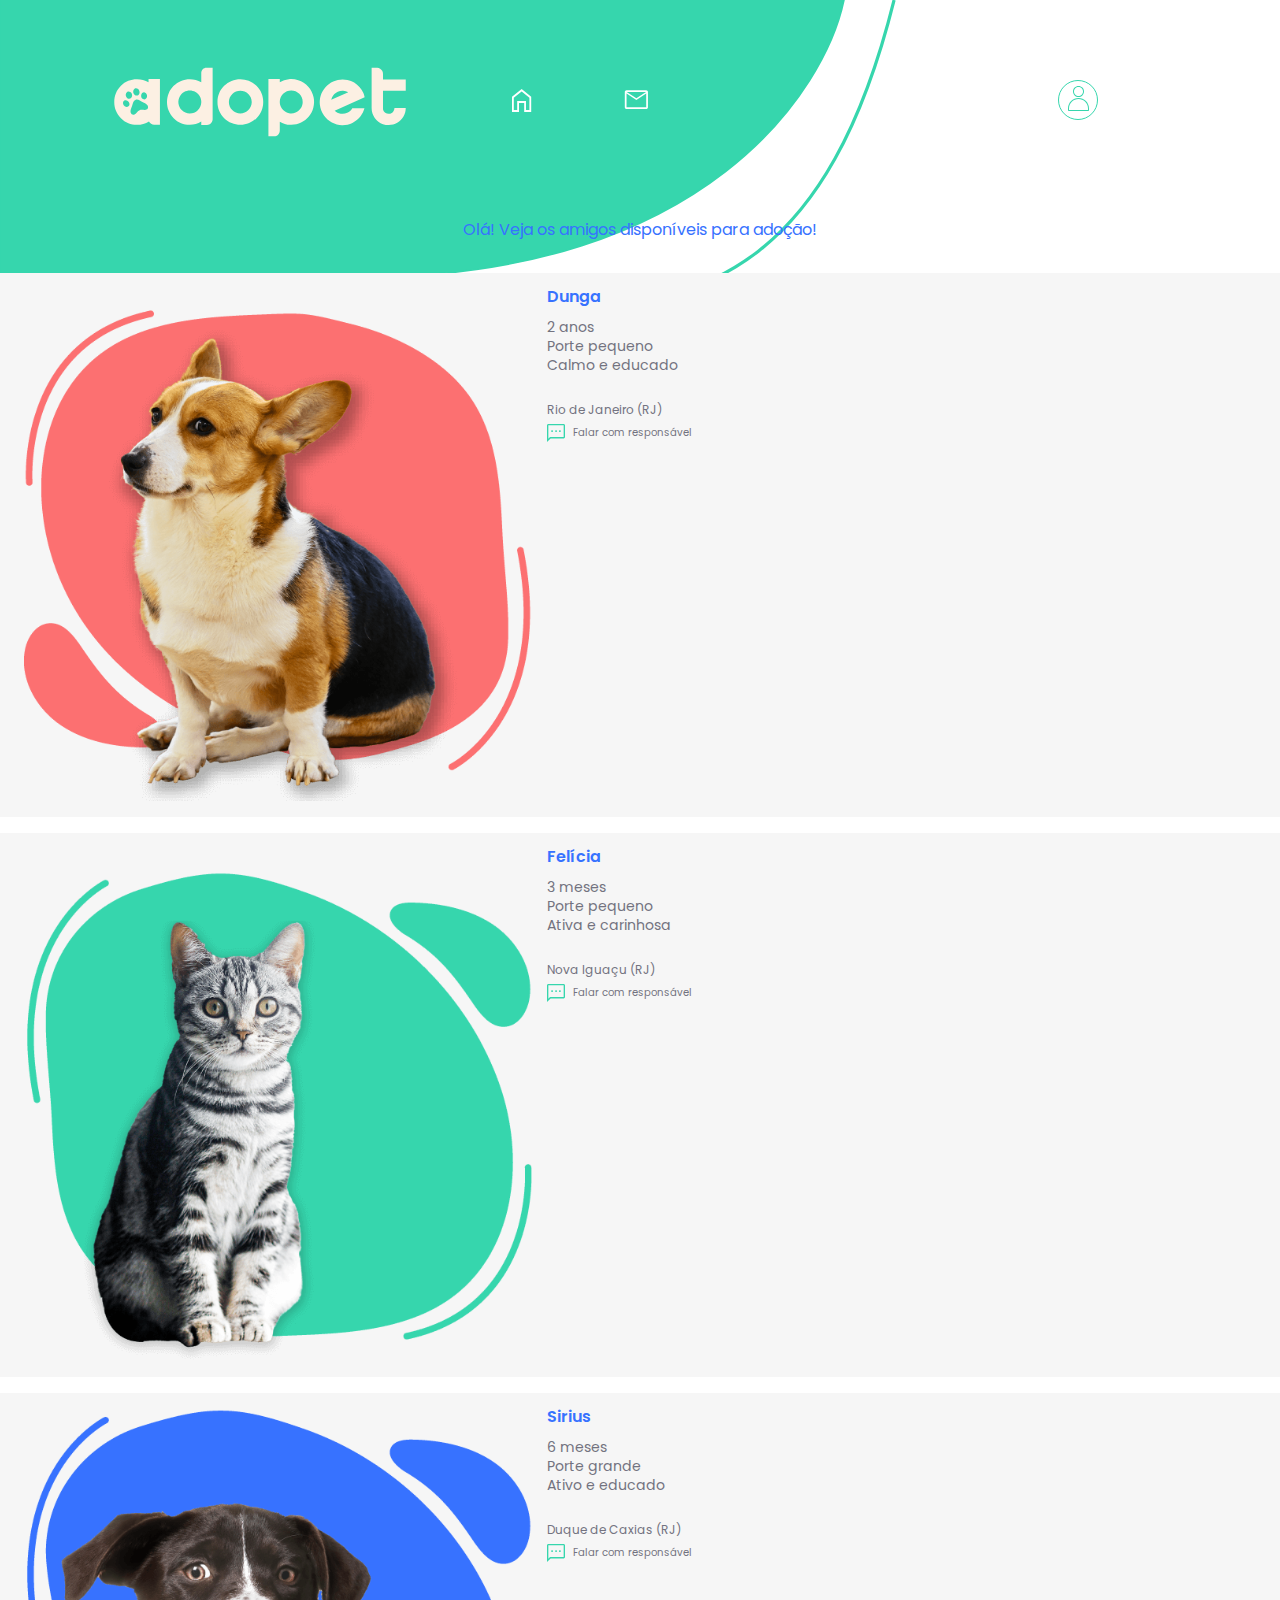
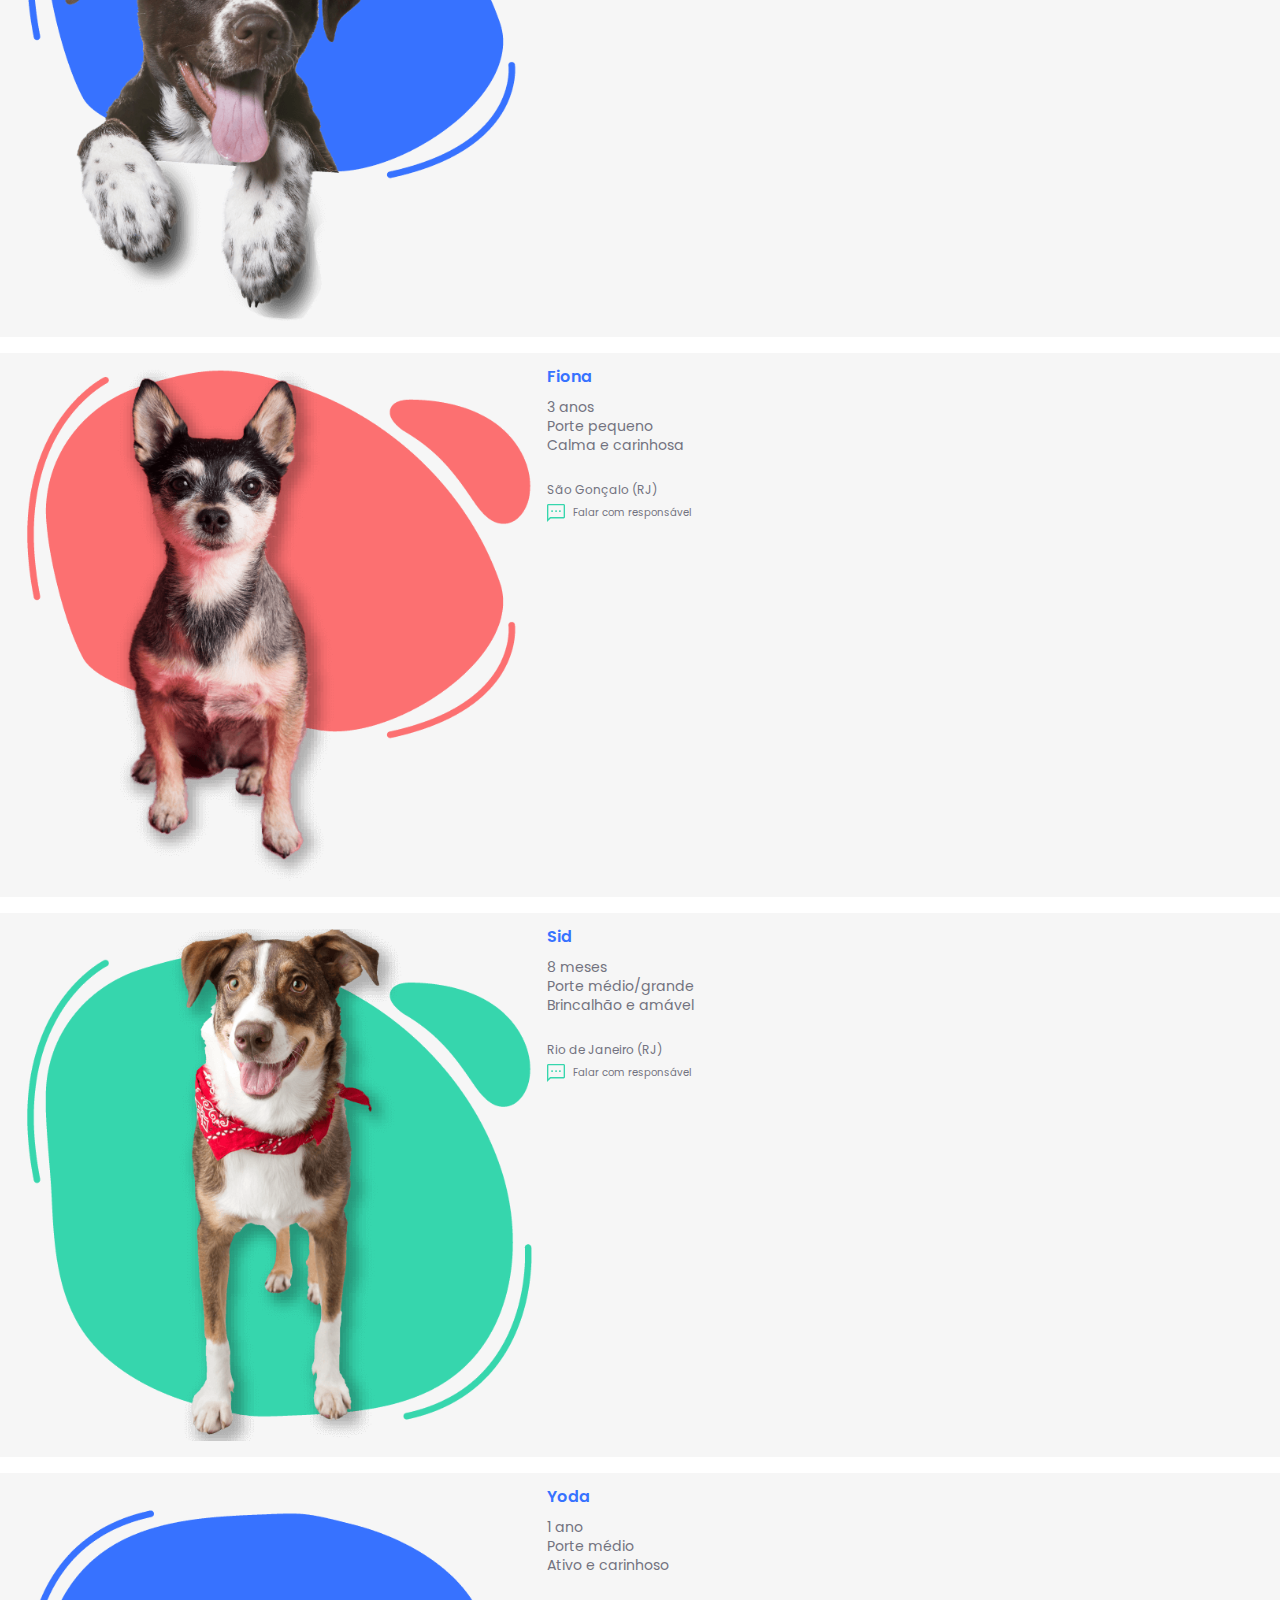
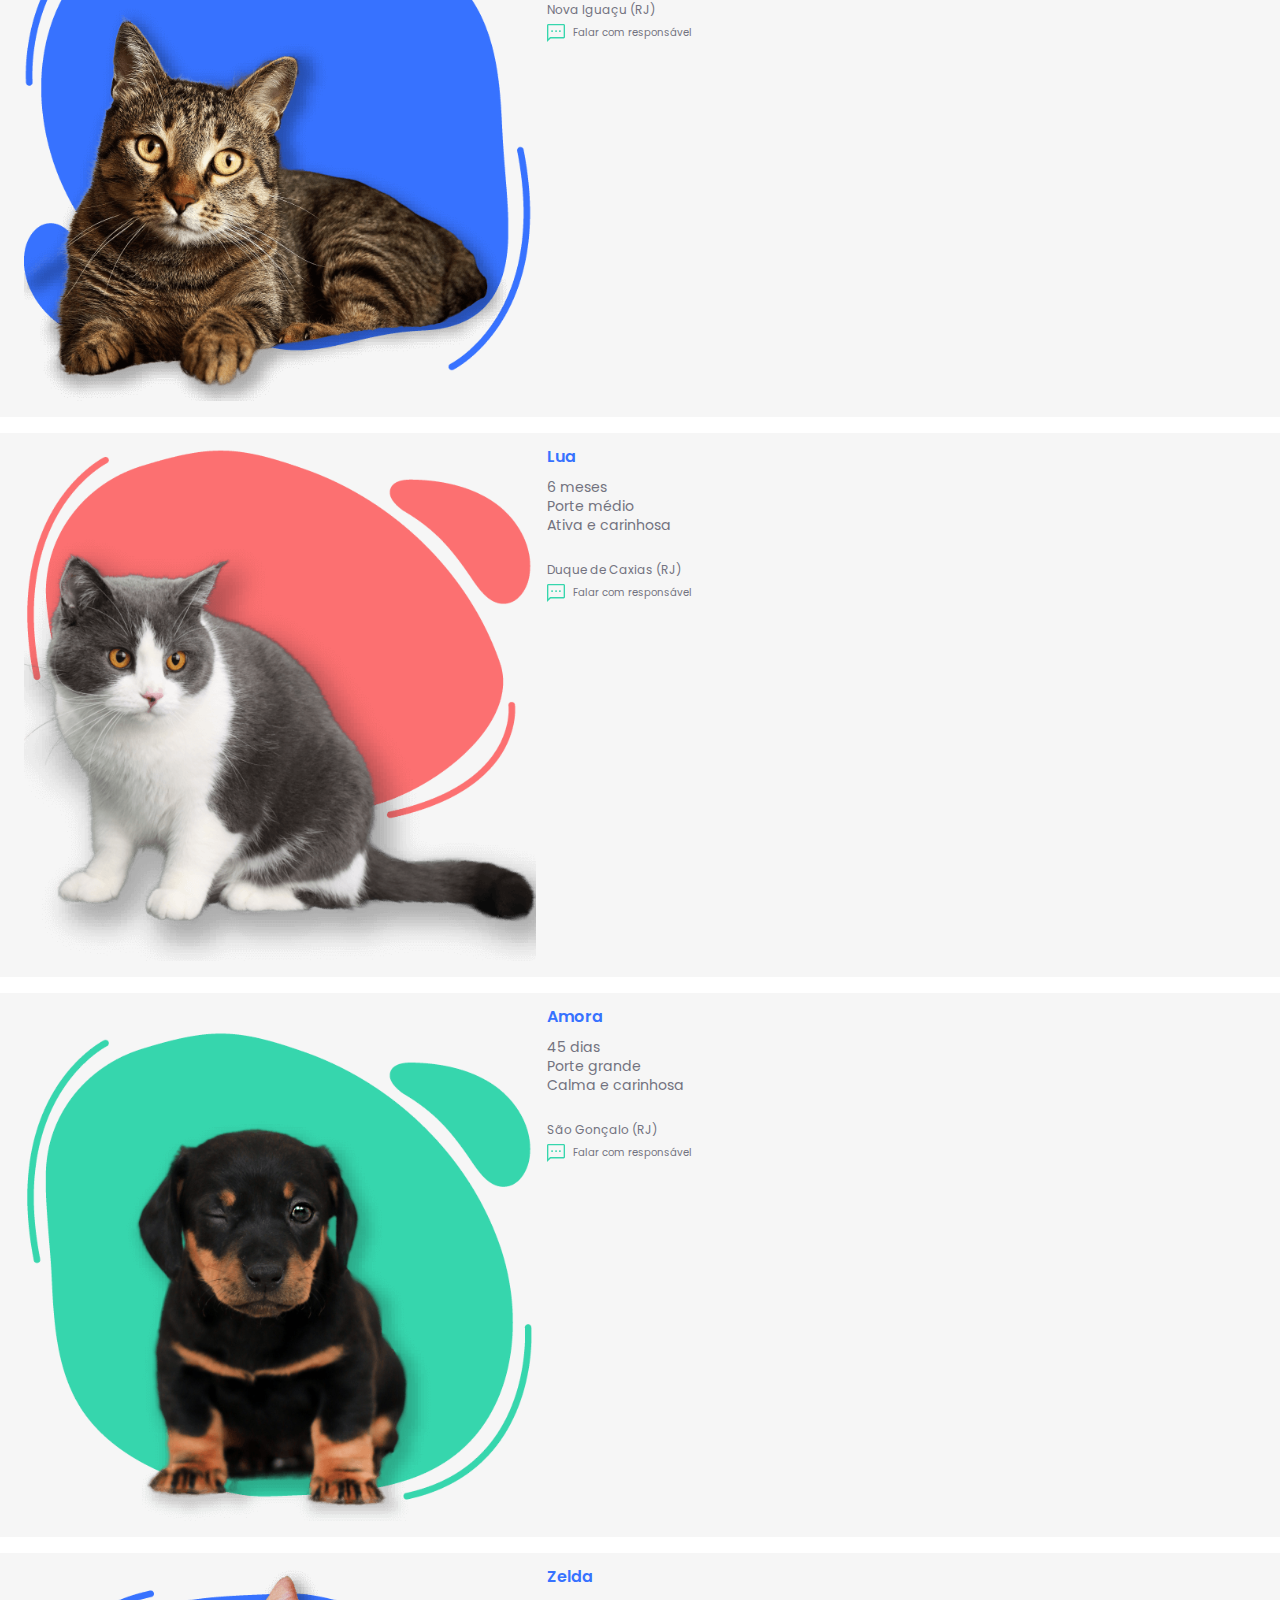
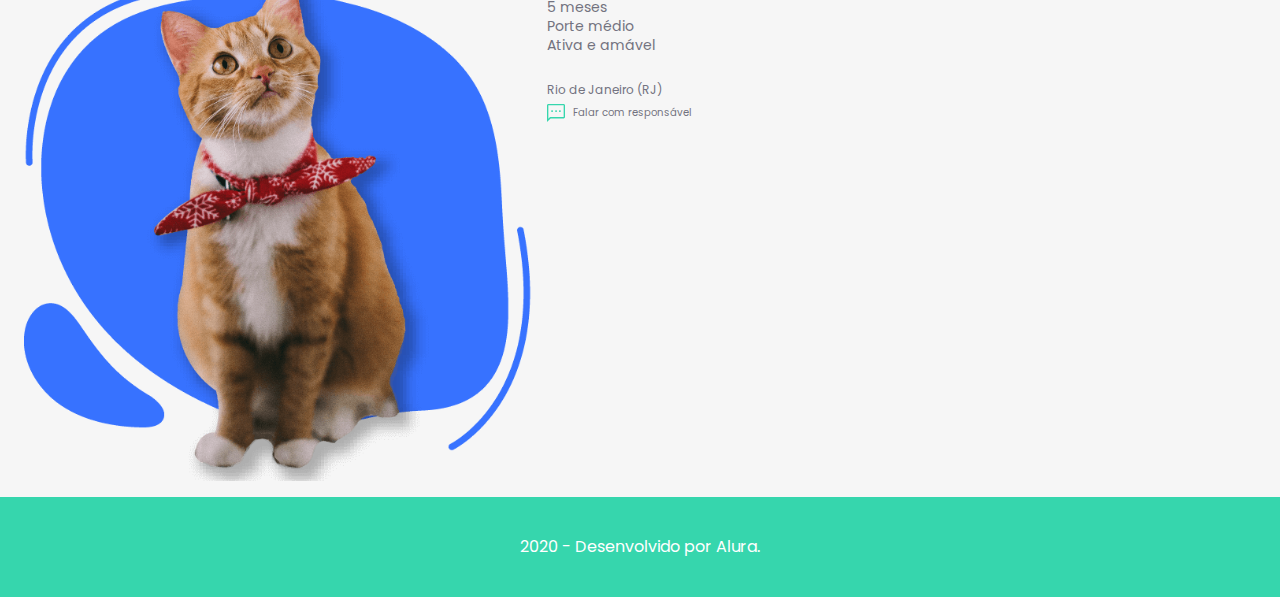
==== commit dadc8d52: "header responsivo" ====
--- a/assets/pages/animais.html
+++ b/assets/pages/animais.html
@@ -25,7 +25,7 @@
 
     <header class="cabecalho">
         <div class="cabecalho--links cabecalho--login">
-            <img src="./assets/img/Logo-branca.svg" alt="logo branca da adopet" class="cabecalho--logo">           
+            <img src="../img/Logo-branca.svg" alt="logo branca da adopet" class="cabecalho--logo">           
             <a href="../../index.html"><img src="../img/icons/Casa.svg" alt="pagina inicial"></a>
             <a href="./mensagem.html"><img src="../img/icons/Mensagens.svg" alt="caixa de Mensagens"></a>
         </div>
--- a/assets/css/cabecalho.css
+++ b/assets/css/cabecalho.css
@@ -15,15 +15,17 @@
     width: 50%;
 }
 
-.cabecalho--logo{
-    display: none;
+
+.cabecalho--login{
+    position: relative;
+    margin-left: -10%;
+
 }
 
-.cabecalho--login{
-    justify-content: space-between;
-    left: 0;
-    position: relative;
-    width: 30%;
+@media (min-width: 360px) {
+    .cabecalho--logo{
+        display: none;
+    }
 }
 
 @media (min-width: 768px) {
